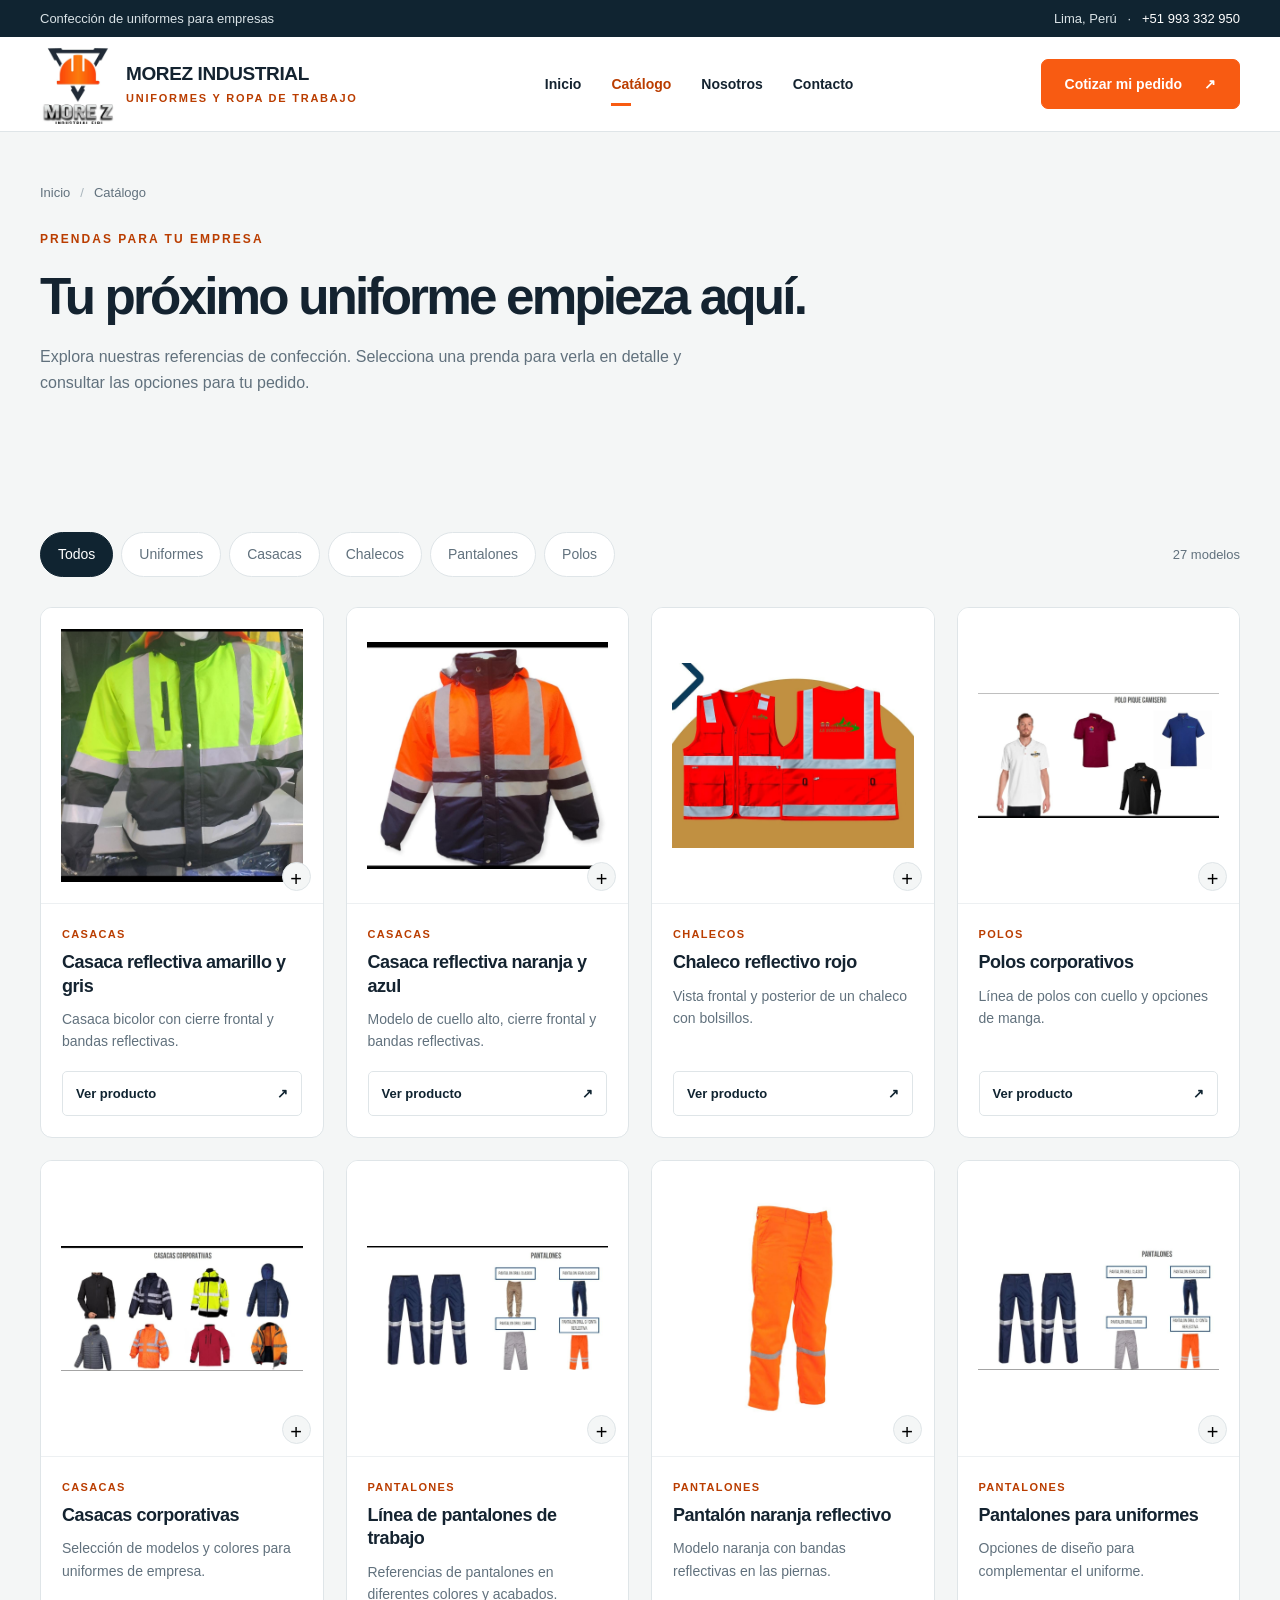
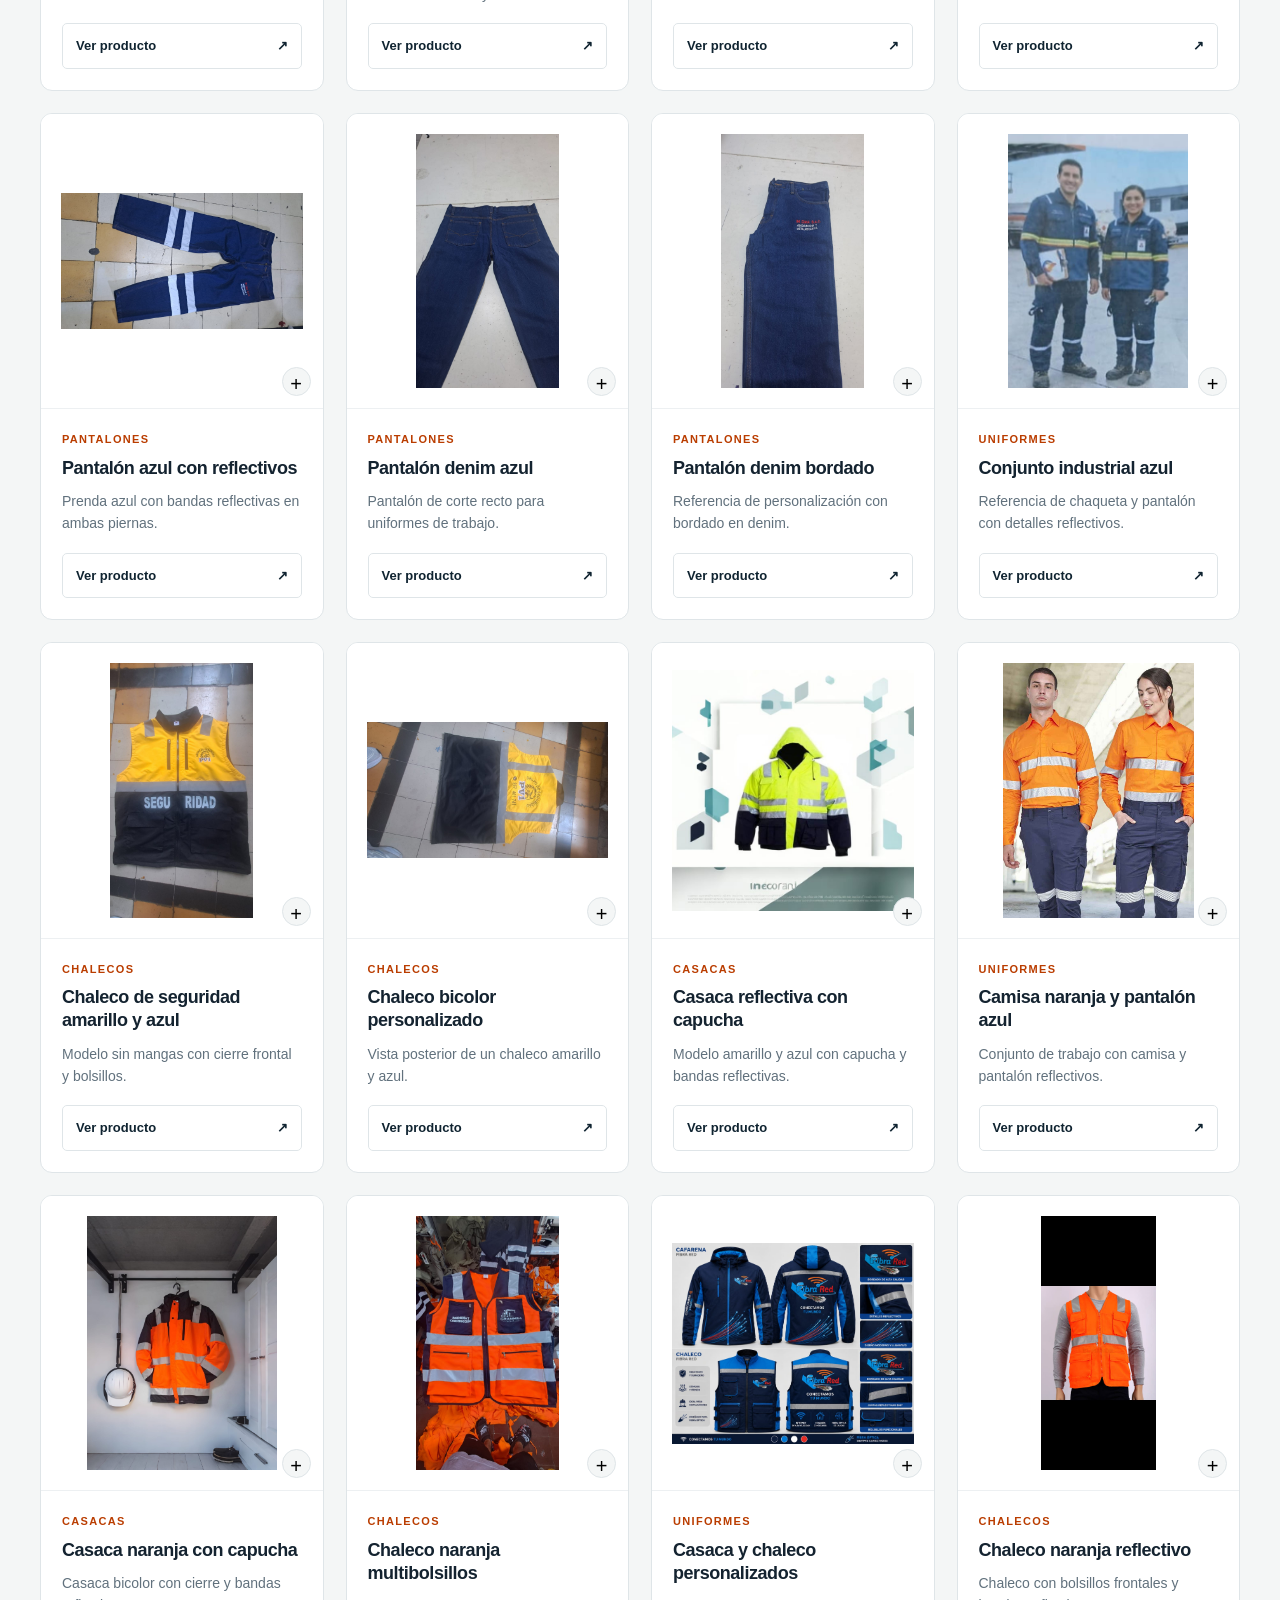
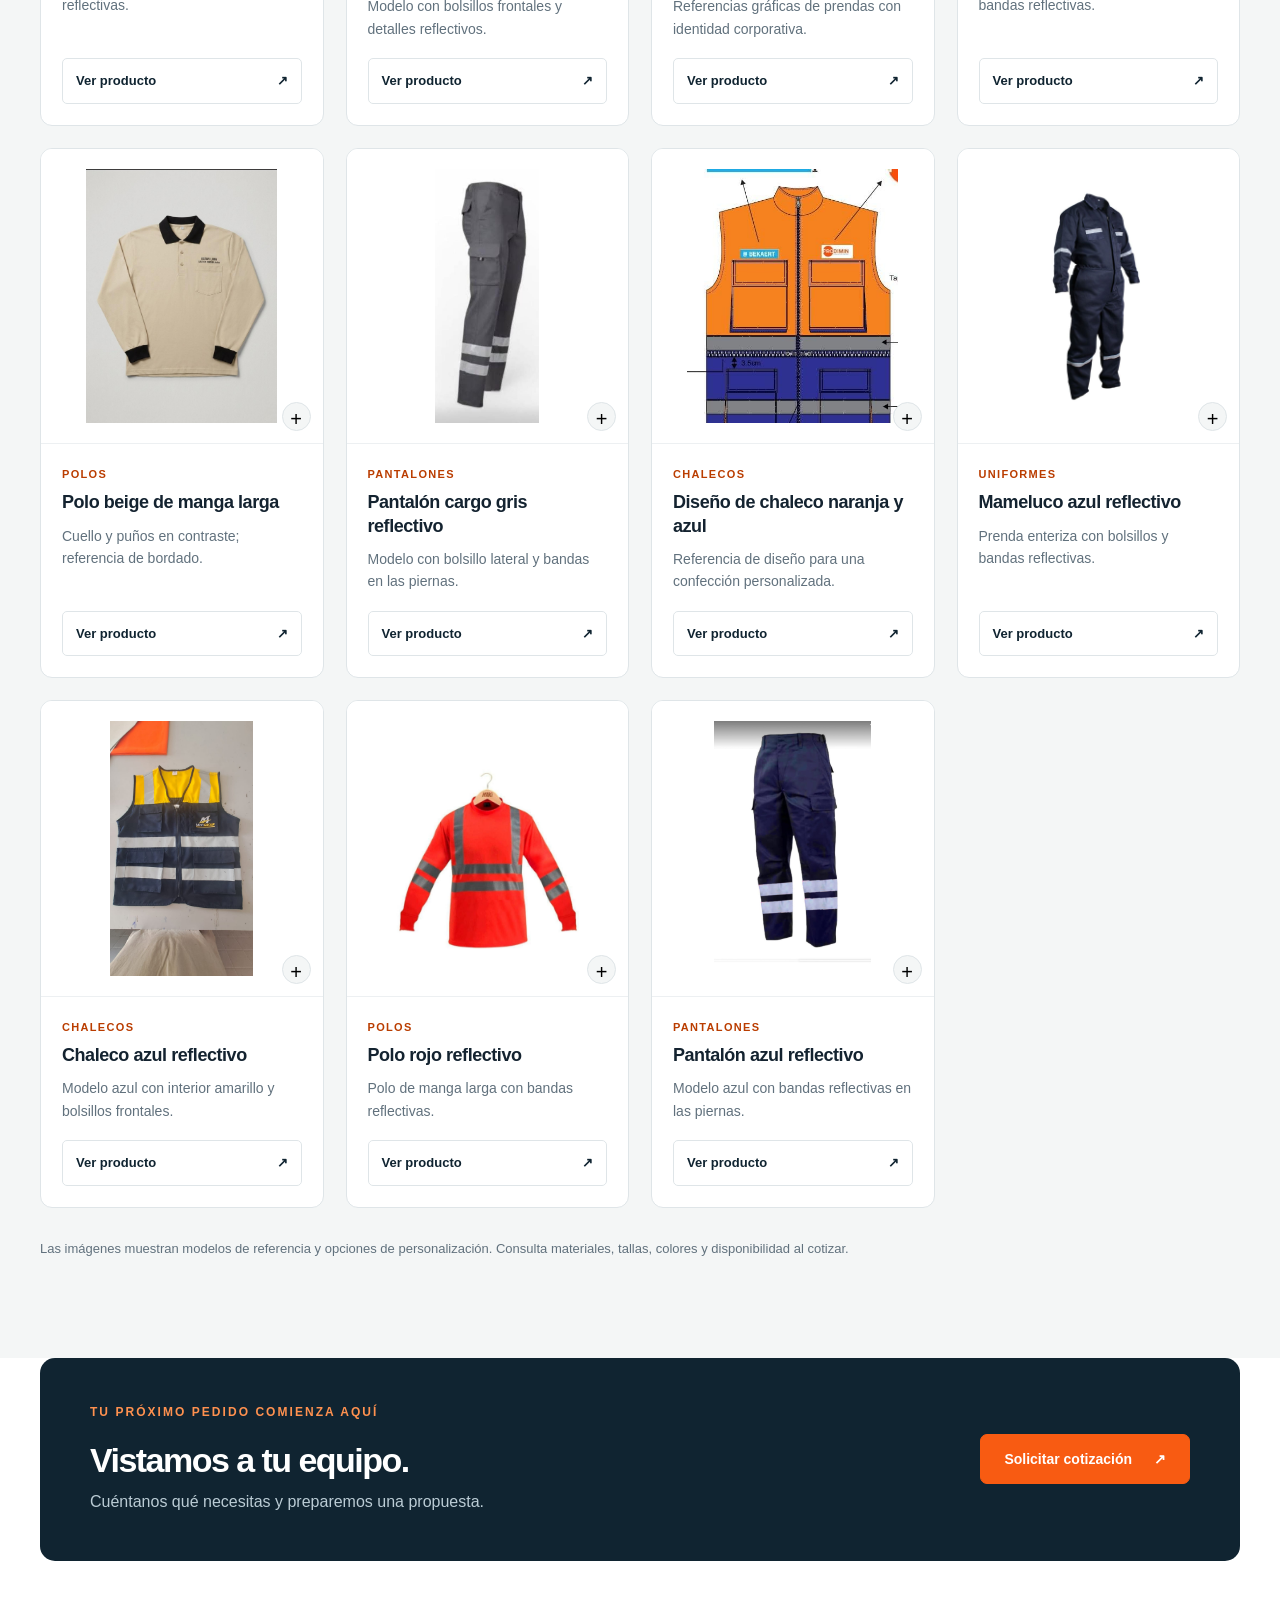
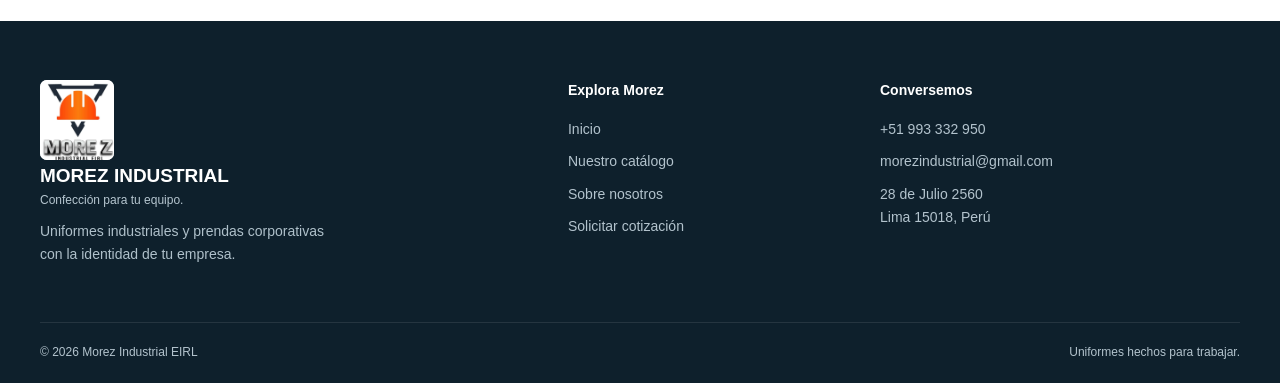
==== catalogo.html @ 3bf782b5 "Build Morez Industrial website catalog" ====
<!doctype html>
<html lang="es">
<head>
<meta charset="utf-8">
<meta name="viewport" content="width=device-width, initial-scale=1">
<meta name="theme-color" content="#102431">
<title>Catálogo | Morez Industrial EIRL</title>
<meta name="description" content="Explora los modelos de uniformes, casacas, chalecos, pantalones y polos de Morez Industrial.">
<link rel="icon" href="public/logo-morez.png">
<link rel="stylesheet" href="site.css?v=20260928-2">

<script src="site.js?v=20260928-2" defer></script>
</head>
<body>
<a class="skip" href="#contenido">Saltar al contenido</a>
<div class="topbar"><div class="container"><span>Confección de uniformes para empresas</span><span class="top-location">Lima, Perú &nbsp; · &nbsp; <a href="tel:+51993332950">+51 993 332 950</a></span></div></div>
<header class="site-header"><div class="container header-inner">
<a class="brand" href="index.html"><span class="logo-window"><img src="public/logo-morez.png" width="1080" height="1095" alt="Morez Industrial EIRL"></span><span class="brand-name">MOREZ INDUSTRIAL<small>Uniformes y ropa de trabajo</small></span></a>
<nav class="nav-links" id="navegacion" aria-label="Navegación principal"><a href="index.html">Inicio</a><a href="catalogo.html" aria-current="page">Catálogo</a><a href="nosotros.html">Nosotros</a><a href="contacto.html">Contacto</a></nav>
<a class="btn header-cta" href="contacto.html">Cotizar mi pedido <span aria-hidden="true">↗</span></a>
<button class="menu" type="button" aria-label="Abrir menú" aria-controls="navegacion" aria-expanded="false">☰</button>
</div></header>
<main id="contenido">

<section class="page-intro"><div class="container"><div class="breadcrumb"><a href="index.html">Inicio</a><span>/</span>Catálogo</div><span class="eyebrow">Prendas para tu empresa</span><h1>Tu próximo uniforme empieza aquí.</h1><p>Explora nuestras referencias de confección. Selecciona una prenda para verla en detalle y consultar las opciones para tu pedido.</p></div></section>
<section class="section soft"><div class="container"><div class="catalog-tools"><div class="filter-list" role="group" aria-label="Filtrar por tipo de prenda"><button type="button" class="filter" data-filter="todos" aria-pressed="true">Todos</button><button type="button" class="filter" data-filter="uniformes" aria-pressed="false">Uniformes</button><button type="button" class="filter" data-filter="casacas" aria-pressed="false">Casacas</button><button type="button" class="filter" data-filter="chalecos" aria-pressed="false">Chalecos</button><button type="button" class="filter" data-filter="pantalones" aria-pressed="false">Pantalones</button><button type="button" class="filter" data-filter="polos" aria-pressed="false">Polos</button></div><span class="result-count" aria-live="polite" id="result-count">27 modelos</span></div><div class="product-grid" id="catalog-grid"><article class="product-card" data-category="casacas"><button class="product-photo" type="button" data-product="1" aria-label="Ver Casaca reflectiva amarillo y gris"><img src="public/catalog/product-01.jpeg" alt="Casaca reflectiva amarillo y gris" loading="lazy" width="600" height="630"><span class="product-zoom" aria-hidden="true">+</span></button><div class="product-info"><span class="product-type">Casacas</span><h3>Casaca reflectiva amarillo y gris</h3><p>Casaca bicolor con cierre frontal y bandas reflectivas.</p><button class="product-button" type="button" data-product="1">Ver producto <span aria-hidden="true">↗</span></button></div></article>
<article class="product-card" data-category="casacas"><button class="product-photo" type="button" data-product="2" aria-label="Ver Casaca reflectiva naranja y azul"><img src="public/catalog/product-02.jpeg" alt="Casaca reflectiva naranja y azul" loading="lazy" width="600" height="630"><span class="product-zoom" aria-hidden="true">+</span></button><div class="product-info"><span class="product-type">Casacas</span><h3>Casaca reflectiva naranja y azul</h3><p>Modelo de cuello alto, cierre frontal y bandas reflectivas.</p><button class="product-button" type="button" data-product="2">Ver producto <span aria-hidden="true">↗</span></button></div></article>
<article class="product-card" data-category="chalecos"><button class="product-photo" type="button" data-product="3" aria-label="Ver Chaleco reflectivo rojo"><img src="public/catalog/product-03.jpeg" alt="Chaleco reflectivo rojo" loading="lazy" width="600" height="630"><span class="product-zoom" aria-hidden="true">+</span></button><div class="product-info"><span class="product-type">Chalecos</span><h3>Chaleco reflectivo rojo</h3><p>Vista frontal y posterior de un chaleco con bolsillos.</p><button class="product-button" type="button" data-product="3">Ver producto <span aria-hidden="true">↗</span></button></div></article>
<article class="product-card" data-category="polos"><button class="product-photo" type="button" data-product="4" aria-label="Ver Polos corporativos"><img src="public/catalog/product-04.jpeg" alt="Polos corporativos" loading="lazy" width="600" height="630"><span class="product-zoom" aria-hidden="true">+</span></button><div class="product-info"><span class="product-type">Polos</span><h3>Polos corporativos</h3><p>Línea de polos con cuello y opciones de manga.</p><button class="product-button" type="button" data-product="4">Ver producto <span aria-hidden="true">↗</span></button></div></article>
<article class="product-card" data-category="casacas"><button class="product-photo" type="button" data-product="5" aria-label="Ver Casacas corporativas"><img src="public/catalog/product-05.jpeg" alt="Casacas corporativas" loading="lazy" width="600" height="630"><span class="product-zoom" aria-hidden="true">+</span></button><div class="product-info"><span class="product-type">Casacas</span><h3>Casacas corporativas</h3><p>Selección de modelos y colores para uniformes de empresa.</p><button class="product-button" type="button" data-product="5">Ver producto <span aria-hidden="true">↗</span></button></div></article>
<article class="product-card" data-category="pantalones"><button class="product-photo" type="button" data-product="6" aria-label="Ver Línea de pantalones de trabajo"><img src="public/catalog/product-06.jpeg" alt="Línea de pantalones de trabajo" loading="lazy" width="600" height="630"><span class="product-zoom" aria-hidden="true">+</span></button><div class="product-info"><span class="product-type">Pantalones</span><h3>Línea de pantalones de trabajo</h3><p>Referencias de pantalones en diferentes colores y acabados.</p><button class="product-button" type="button" data-product="6">Ver producto <span aria-hidden="true">↗</span></button></div></article>
<article class="product-card" data-category="pantalones"><button class="product-photo" type="button" data-product="7" aria-label="Ver Pantalón naranja reflectivo"><img src="public/catalog/product-07.jpeg" alt="Pantalón naranja reflectivo" loading="lazy" width="600" height="630"><span class="product-zoom" aria-hidden="true">+</span></button><div class="product-info"><span class="product-type">Pantalones</span><h3>Pantalón naranja reflectivo</h3><p>Modelo naranja con bandas reflectivas en las piernas.</p><button class="product-button" type="button" data-product="7">Ver producto <span aria-hidden="true">↗</span></button></div></article>
<article class="product-card" data-category="pantalones"><button class="product-photo" type="button" data-product="8" aria-label="Ver Pantalones para uniformes"><img src="public/catalog/product-08.jpeg" alt="Pantalones para uniformes" loading="lazy" width="600" height="630"><span class="product-zoom" aria-hidden="true">+</span></button><div class="product-info"><span class="product-type">Pantalones</span><h3>Pantalones para uniformes</h3><p>Opciones de diseño para complementar el uniforme.</p><button class="product-button" type="button" data-product="8">Ver producto <span aria-hidden="true">↗</span></button></div></article>
<article class="product-card" data-category="pantalones"><button class="product-photo" type="button" data-product="9" aria-label="Ver Pantalón azul con reflectivos"><img src="public/catalog/product-09.jpeg" alt="Pantalón azul con reflectivos" loading="lazy" width="600" height="630"><span class="product-zoom" aria-hidden="true">+</span></button><div class="product-info"><span class="product-type">Pantalones</span><h3>Pantalón azul con reflectivos</h3><p>Prenda azul con bandas reflectivas en ambas piernas.</p><button class="product-button" type="button" data-product="9">Ver producto <span aria-hidden="true">↗</span></button></div></article>
<article class="product-card" data-category="pantalones"><button class="product-photo" type="button" data-product="10" aria-label="Ver Pantalón denim azul"><img src="public/catalog/product-10.jpeg" alt="Pantalón denim azul" loading="lazy" width="600" height="630"><span class="product-zoom" aria-hidden="true">+</span></button><div class="product-info"><span class="product-type">Pantalones</span><h3>Pantalón denim azul</h3><p>Pantalón de corte recto para uniformes de trabajo.</p><button class="product-button" type="button" data-product="10">Ver producto <span aria-hidden="true">↗</span></button></div></article>
<article class="product-card" data-category="pantalones"><button class="product-photo" type="button" data-product="11" aria-label="Ver Pantalón denim bordado"><img src="public/catalog/product-11.jpeg" alt="Pantalón denim bordado" loading="lazy" width="600" height="630"><span class="product-zoom" aria-hidden="true">+</span></button><div class="product-info"><span class="product-type">Pantalones</span><h3>Pantalón denim bordado</h3><p>Referencia de personalización con bordado en denim.</p><button class="product-button" type="button" data-product="11">Ver producto <span aria-hidden="true">↗</span></button></div></article>
<article class="product-card" data-category="uniformes"><button class="product-photo" type="button" data-product="12" aria-label="Ver Conjunto industrial azul"><img src="public/catalog/product-12.jpeg" alt="Conjunto industrial azul" loading="lazy" width="600" height="630"><span class="product-zoom" aria-hidden="true">+</span></button><div class="product-info"><span class="product-type">Uniformes</span><h3>Conjunto industrial azul</h3><p>Referencia de chaqueta y pantalón con detalles reflectivos.</p><button class="product-button" type="button" data-product="12">Ver producto <span aria-hidden="true">↗</span></button></div></article>
<article class="product-card" data-category="chalecos"><button class="product-photo" type="button" data-product="13" aria-label="Ver Chaleco de seguridad amarillo y azul"><img src="public/catalog/product-13.jpeg" alt="Chaleco de seguridad amarillo y azul" loading="lazy" width="600" height="630"><span class="product-zoom" aria-hidden="true">+</span></button><div class="product-info"><span class="product-type">Chalecos</span><h3>Chaleco de seguridad amarillo y azul</h3><p>Modelo sin mangas con cierre frontal y bolsillos.</p><button class="product-button" type="button" data-product="13">Ver producto <span aria-hidden="true">↗</span></button></div></article>
<article class="product-card" data-category="chalecos"><button class="product-photo" type="button" data-product="14" aria-label="Ver Chaleco bicolor personalizado"><img src="public/catalog/product-14.jpeg" alt="Chaleco bicolor personalizado" loading="lazy" width="600" height="630"><span class="product-zoom" aria-hidden="true">+</span></button><div class="product-info"><span class="product-type">Chalecos</span><h3>Chaleco bicolor personalizado</h3><p>Vista posterior de un chaleco amarillo y azul.</p><button class="product-button" type="button" data-product="14">Ver producto <span aria-hidden="true">↗</span></button></div></article>
<article class="product-card" data-category="casacas"><button class="product-photo" type="button" data-product="15" aria-label="Ver Casaca reflectiva con capucha"><img src="public/catalog/product-15.jpeg" alt="Casaca reflectiva con capucha" loading="lazy" width="600" height="630"><span class="product-zoom" aria-hidden="true">+</span></button><div class="product-info"><span class="product-type">Casacas</span><h3>Casaca reflectiva con capucha</h3><p>Modelo amarillo y azul con capucha y bandas reflectivas.</p><button class="product-button" type="button" data-product="15">Ver producto <span aria-hidden="true">↗</span></button></div></article>
<article class="product-card" data-category="uniformes"><button class="product-photo" type="button" data-product="16" aria-label="Ver Camisa naranja y pantalón azul"><img src="public/catalog/product-16.jpeg" alt="Camisa naranja y pantalón azul" loading="lazy" width="600" height="630"><span class="product-zoom" aria-hidden="true">+</span></button><div class="product-info"><span class="product-type">Uniformes</span><h3>Camisa naranja y pantalón azul</h3><p>Conjunto de trabajo con camisa y pantalón reflectivos.</p><button class="product-button" type="button" data-product="16">Ver producto <span aria-hidden="true">↗</span></button></div></article>
<article class="product-card" data-category="casacas"><button class="product-photo" type="button" data-product="17" aria-label="Ver Casaca naranja con capucha"><img src="public/catalog/product-17.jpeg" alt="Casaca naranja con capucha" loading="lazy" width="600" height="630"><span class="product-zoom" aria-hidden="true">+</span></button><div class="product-info"><span class="product-type">Casacas</span><h3>Casaca naranja con capucha</h3><p>Casaca bicolor con cierre y bandas reflectivas.</p><button class="product-button" type="button" data-product="17">Ver producto <span aria-hidden="true">↗</span></button></div></article>
<article class="product-card" data-category="chalecos"><button class="product-photo" type="button" data-product="18" aria-label="Ver Chaleco naranja multibolsillos"><img src="public/catalog/product-18.jpeg" alt="Chaleco naranja multibolsillos" loading="lazy" width="600" height="630"><span class="product-zoom" aria-hidden="true">+</span></button><div class="product-info"><span class="product-type">Chalecos</span><h3>Chaleco naranja multibolsillos</h3><p>Modelo con bolsillos frontales y detalles reflectivos.</p><button class="product-button" type="button" data-product="18">Ver producto <span aria-hidden="true">↗</span></button></div></article>
<article class="product-card" data-category="uniformes"><button class="product-photo" type="button" data-product="19" aria-label="Ver Casaca y chaleco personalizados"><img src="public/catalog/product-19.jpeg" alt="Casaca y chaleco personalizados" loading="lazy" width="600" height="630"><span class="product-zoom" aria-hidden="true">+</span></button><div class="product-info"><span class="product-type">Uniformes</span><h3>Casaca y chaleco personalizados</h3><p>Referencias gráficas de prendas con identidad corporativa.</p><button class="product-button" type="button" data-product="19">Ver producto <span aria-hidden="true">↗</span></button></div></article>
<article class="product-card" data-category="chalecos"><button class="product-photo" type="button" data-product="20" aria-label="Ver Chaleco naranja reflectivo"><img src="public/catalog/product-20.jpeg" alt="Chaleco naranja reflectivo" loading="lazy" width="600" height="630"><span class="product-zoom" aria-hidden="true">+</span></button><div class="product-info"><span class="product-type">Chalecos</span><h3>Chaleco naranja reflectivo</h3><p>Chaleco con bolsillos frontales y bandas reflectivas.</p><button class="product-button" type="button" data-product="20">Ver producto <span aria-hidden="true">↗</span></button></div></article>
<article class="product-card" data-category="polos"><button class="product-photo" type="button" data-product="21" aria-label="Ver Polo beige de manga larga"><img src="public/catalog/product-21.jpeg" alt="Polo beige de manga larga" loading="lazy" width="600" height="630"><span class="product-zoom" aria-hidden="true">+</span></button><div class="product-info"><span class="product-type">Polos</span><h3>Polo beige de manga larga</h3><p>Cuello y puños en contraste; referencia de bordado.</p><button class="product-button" type="button" data-product="21">Ver producto <span aria-hidden="true">↗</span></button></div></article>
<article class="product-card" data-category="pantalones"><button class="product-photo" type="button" data-product="22" aria-label="Ver Pantalón cargo gris reflectivo"><img src="public/catalog/product-22.jpeg" alt="Pantalón cargo gris reflectivo" loading="lazy" width="600" height="630"><span class="product-zoom" aria-hidden="true">+</span></button><div class="product-info"><span class="product-type">Pantalones</span><h3>Pantalón cargo gris reflectivo</h3><p>Modelo con bolsillo lateral y bandas en las piernas.</p><button class="product-button" type="button" data-product="22">Ver producto <span aria-hidden="true">↗</span></button></div></article>
<article class="product-card" data-category="chalecos"><button class="product-photo" type="button" data-product="23" aria-label="Ver Diseño de chaleco naranja y azul"><img src="public/catalog/product-23.jpeg" alt="Diseño de chaleco naranja y azul" loading="lazy" width="600" height="630"><span class="product-zoom" aria-hidden="true">+</span></button><div class="product-info"><span class="product-type">Chalecos</span><h3>Diseño de chaleco naranja y azul</h3><p>Referencia de diseño para una confección personalizada.</p><button class="product-button" type="button" data-product="23">Ver producto <span aria-hidden="true">↗</span></button></div></article>
<article class="product-card" data-category="uniformes"><button class="product-photo" type="button" data-product="24" aria-label="Ver Mameluco azul reflectivo"><img src="public/catalog/product-24.jpeg" alt="Mameluco azul reflectivo" loading="lazy" width="600" height="630"><span class="product-zoom" aria-hidden="true">+</span></button><div class="product-info"><span class="product-type">Uniformes</span><h3>Mameluco azul reflectivo</h3><p>Prenda enteriza con bolsillos y bandas reflectivas.</p><button class="product-button" type="button" data-product="24">Ver producto <span aria-hidden="true">↗</span></button></div></article>
<article class="product-card" data-category="chalecos"><button class="product-photo" type="button" data-product="25" aria-label="Ver Chaleco azul reflectivo"><img src="public/catalog/product-25.jpeg" alt="Chaleco azul reflectivo" loading="lazy" width="600" height="630"><span class="product-zoom" aria-hidden="true">+</span></button><div class="product-info"><span class="product-type">Chalecos</span><h3>Chaleco azul reflectivo</h3><p>Modelo azul con interior amarillo y bolsillos frontales.</p><button class="product-button" type="button" data-product="25">Ver producto <span aria-hidden="true">↗</span></button></div></article>
<article class="product-card" data-category="polos"><button class="product-photo" type="button" data-product="26" aria-label="Ver Polo rojo reflectivo"><img src="public/catalog/product-26.jpeg" alt="Polo rojo reflectivo" loading="lazy" width="600" height="630"><span class="product-zoom" aria-hidden="true">+</span></button><div class="product-info"><span class="product-type">Polos</span><h3>Polo rojo reflectivo</h3><p>Polo de manga larga con bandas reflectivas.</p><button class="product-button" type="button" data-product="26">Ver producto <span aria-hidden="true">↗</span></button></div></article>
<article class="product-card" data-category="pantalones"><button class="product-photo" type="button" data-product="27" aria-label="Ver Pantalón azul reflectivo"><img src="public/catalog/product-27.jpeg" alt="Pantalón azul reflectivo" loading="lazy" width="600" height="630"><span class="product-zoom" aria-hidden="true">+</span></button><div class="product-info"><span class="product-type">Pantalones</span><h3>Pantalón azul reflectivo</h3><p>Modelo azul con bandas reflectivas en las piernas.</p><button class="product-button" type="button" data-product="27">Ver producto <span aria-hidden="true">↗</span></button></div></article></div><p class="catalog-note">Las imágenes muestran modelos de referencia y opciones de personalización. Consulta materiales, tallas, colores y disponibilidad al cotizar.</p></div></section><section class="container"><div class="cta-panel"><div><span class="eyebrow">Tu próximo pedido comienza aquí</span><h2>Vistamos a tu equipo.</h2><p>Cuéntanos qué necesitas y preparemos una propuesta.</p></div><a class="btn" href="contacto.html">Solicitar cotización <span aria-hidden="true">↗</span></a></div></section>
</main>
<footer class="site-footer"><div class="container footer-grid">
<div><a class="footer-brand" href="index.html"><span class="logo-window"><img src="public/logo-morez.png" width="1080" height="1095" alt="Morez Industrial EIRL"></span><span><strong>MOREZ INDUSTRIAL</strong><small>Confección para tu equipo.</small></span></a><p>Uniformes industriales y prendas corporativas con la identidad de tu empresa.</p></div>
<div><h3>Explora Morez</h3><a href="index.html">Inicio</a><a href="catalogo.html">Nuestro catálogo</a><a href="nosotros.html">Sobre nosotros</a><a href="contacto.html">Solicitar cotización</a></div>
<div><h3>Conversemos</h3><a href="tel:+51993332950">+51 993 332 950</a><a href="mailto:morezindustrial@gmail.com">morezindustrial@gmail.com</a><a href="contacto.html#ubicacion">28 de Julio 2560<br>Lima 15018, Perú</a></div>
</div><div class="container footer-bottom"><span>© 2026 Morez Industrial EIRL</span><span>Uniformes hechos para trabajar.</span></div></footer>
<dialog class="modal" id="producto-modal" aria-labelledby="modal-title"><button class="modal-close" type="button" aria-label="Cerrar detalle">×</button><div class="modal-layout"><div class="modal-image"><img id="modal-img" alt=""></div><div class="modal-copy"><span class="eyebrow" id="modal-category"></span><h2 id="modal-title"></h2><p id="modal-description"></p><p>Consulta tallas, colores, cantidades y opciones de personalización para este modelo.</p><a class="btn" id="modal-quote" href="contacto.html">Cotizar este modelo <span aria-hidden="true">↗</span></a></div></div></dialog>
</body>
</html>
---- site.css ----
/* Morez Industrial — shared design system */
:root{--ink:#142330;--muted:#61717d;--orange:#f85b12;--orange-dark:#ba3d00;--navy:#102431;--paper:#f4f6f6;--line:#dfe5e8;--radius:16px}
*{box-sizing:border-box}html{scroll-behavior:smooth;scroll-padding-top:110px}body{margin:0;font:16px/1.65 "Segoe UI",Arial,sans-serif;color:var(--ink);background:#fff}a{color:inherit;text-decoration:none}button,input,textarea{font:inherit}button,a{ -webkit-tap-highlight-color:transparent}button{cursor:pointer}img{display:block;max-width:100%}h1,h2,h3,p{margin-top:0}h1,h2,h3{line-height:1.13;letter-spacing:-.04em}p{color:var(--muted)}:focus-visible{outline:3px solid #ea702e;outline-offset:5px}[hidden]{display:none!important}.container{width:min(1280px,calc(100% - 80px));margin-inline:auto}.skip{position:fixed;top:-100px;left:16px;background:white;padding:12px;z-index:100}.skip:focus{top:10px}.topbar{background:var(--navy);color:#d9e2e6;font-size:13px}.topbar .container{display:flex;justify-content:space-between;padding-block:8px}.topbar a{color:white}.site-header{position:sticky;top:0;z-index:30;background:#fffffffa;border-bottom:1px solid var(--line);backdrop-filter:blur(12px)}.header-inner{display:flex;align-items:center;justify-content:space-between;gap:28px;min-height:94px}.brand{display:flex;align-items:center;gap:12px;flex-shrink:0}.logo-window{position:relative;width:74px;height:80px;overflow:hidden;background:white;display:block}.logo-window img{position:absolute;width:120px;max-width:none;left:-23px;top:-20px}.brand-name{font-size:19px;font-weight:850;line-height:1.2;letter-spacing:-.02em}.brand-name small{display:block;margin-top:6px;font-size:11px;letter-spacing:.16em;text-transform:uppercase;font-weight:700;color:var(--orange-dark)}.nav-links{display:flex;align-items:center;gap:30px}.nav-links>a{font-size:14px;font-weight:650;padding:10px 0;position:relative}.nav-links>a[aria-current=page]{color:var(--orange-dark)}.nav-links>a[aria-current=page]:after{content:"";position:absolute;bottom:0;left:0;width:20px;height:3px;background:var(--orange)}.btn{display:inline-flex;align-items:center;justify-content:center;gap:22px;background:var(--orange);border:1px solid var(--orange);border-radius:7px;color:#fff;font-weight:700;font-size:14px;min-height:50px;padding:12px 23px;transition:background .18s,transform .18s}.btn:hover{background:#d74602;border-color:#d74602;transform:translateY(-2px)}.btn.light{background:white;color:var(--ink);border-color:var(--line)}.btn.dark{background:var(--navy);border-color:var(--navy)}.text-link{display:inline-flex;gap:20px;align-items:center;font-weight:700;font-size:14px;color:var(--orange-dark);border-bottom:1px solid #ffbd9c;padding-bottom:5px}.menu{display:none;background:none;border:1px solid var(--line);border-radius:6px;width:44px;height:44px;font-size:24px}.hero-shell{padding:28px 0 0;background:var(--paper)}.hero{display:grid;grid-template-columns:46% 54%;background:var(--navy);border-radius:20px;overflow:hidden;min-height:595px}.hero-copy{padding:65px 44px;color:#fff;display:flex;flex-direction:column;justify-content:center;align-items:flex-start}.eyebrow{display:block;font-size:12px;font-weight:800;letter-spacing:.17em;text-transform:uppercase;color:var(--orange-dark);margin-bottom:18px}.hero .eyebrow,.dark-section .eyebrow,.cta-panel .eyebrow{color:#ff914f}.eyebrow.line{display:flex;align-items:center;gap:12px}.eyebrow.line:before{content:"";width:26px;height:2px;background:var(--orange)}h1{font-size:clamp(42px,4.65vw,66px);font-weight:750;margin-bottom:24px;letter-spacing:-.055em}.hero h1 em{font-style:normal;color:#ff8d49}.hero-copy>p{color:#bacbd5;max-width:410px;font-size:16px;line-height:1.75;margin-bottom:30px}.hero-actions{display:flex;gap:14px;flex-wrap:wrap;align-items:center}.hero-actions .plain-link{font-size:14px;color:white;border-bottom:1px solid #859aa5;padding:9px 0}.hero-footnote{font-size:12px!important;letter-spacing:.02em;color:#9badb8!important;margin:30px 0 0!important}.hero-photo{position:relative;min-height:540px}.hero-photo>img{position:absolute;inset:0;width:100%;height:100%;object-fit:cover;object-position:65% center}.photo-label{position:absolute;bottom:26px;left:26px;right:26px;background:#102431d9;color:white;border-left:3px solid var(--orange);padding:15px 20px;backdrop-filter:blur(6px)}.photo-label small{display:block;text-transform:uppercase;letter-spacing:.15em;font-size:11px;color:#c6d2da}.photo-label strong{font-weight:650;font-size:17px}.benefits{display:grid;grid-template-columns:repeat(3,1fr);gap:30px;padding:28px 0 30px}.benefit{display:flex;align-items:center;gap:16px}.benefit+.benefit{border-left:1px solid #d8e0e4;padding-left:30px}.benefit>span{font-size:25px;font-weight:300;color:#c14c16}.benefit strong{font-size:14px;display:block}.benefit small{color:var(--muted);font-size:13px}.section{padding-block:86px}.section.soft{background:var(--paper)}.section-head{display:flex;justify-content:space-between;gap:40px;align-items:flex-end;margin-bottom:34px}.section-head .eyebrow{margin-bottom:12px}h2{font-size:clamp(30px,3vw,44px);font-weight:750;letter-spacing:-.045em;margin-bottom:18px}.section-head h2{margin-bottom:0}.section-head p{max-width:390px;margin-bottom:0;font-size:15px}.category-grid{display:grid;grid-template-columns:repeat(3,1fr);gap:23px}.category{display:grid;grid-template-columns:1fr 46%;background:var(--paper);border:1px solid #edf0f2;border-radius:12px;overflow:hidden;min-height:214px;transition:transform .2s}.category:hover{transform:translateY(-4px)}.category-content{padding:26px 0 23px 24px;display:flex;flex-direction:column;align-items:flex-start}.category small{font-size:11px;letter-spacing:.12em;color:var(--muted);text-transform:uppercase}.category h3{font-size:23px;margin:13px 0}.category .arrow{margin-top:auto;color:var(--orange-dark);font-size:23px}.category img{width:100%;height:214px;object-fit:contain;mix-blend-mode:multiply;padding:15px 10px}.product-grid{display:grid;grid-template-columns:repeat(4,minmax(0,1fr));gap:22px}.product-card{background:#fff;border:1px solid var(--line);border-radius:12px;overflow:hidden;display:flex;flex-direction:column;transition:box-shadow .2s,transform .2s}.product-card:hover{box-shadow:0 14px 35px #10243112;transform:translateY(-4px)}.product-photo{border:0;border-bottom:1px solid #edf0f2;background:white;position:relative;padding:20px;aspect-ratio:1/1.05;display:block;width:100%;overflow:hidden}.product-photo img{width:100%;height:100%;object-fit:contain;transition:transform .3s}.product-photo:hover img{transform:scale(1.035)}.product-zoom{position:absolute;right:12px;bottom:12px;background:var(--paper);border:1px solid var(--line);width:29px;height:29px;border-radius:50%;display:grid;place-items:center;font-size:20px}.product-info{padding:21px;display:flex;flex-direction:column;flex:1;align-items:flex-start}.product-type{font-size:11px;text-transform:uppercase;letter-spacing:.12em;color:var(--orange-dark);font-weight:700;margin-bottom:8px}.product-info h3{font-size:18px;line-height:1.3;letter-spacing:-.025em;margin-bottom:10px}.product-info p{font-size:14px;line-height:1.6;margin-bottom:18px}.product-info .product-button{margin-top:auto;width:100%;border:1px solid var(--line);border-radius:5px;background:white;text-align:left;display:flex;justify-content:space-between;gap:12px;padding:11px 13px;color:var(--navy);font-size:13px;font-weight:700}.product-button:hover{background:var(--navy);color:white;border-color:var(--navy)}.craft-grid{display:grid;grid-template-columns:1fr 1fr;gap:72px;align-items:center}.craft-photo{position:relative}.craft-photo>img{width:100%;aspect-ratio:1.12;object-fit:cover;border-radius:16px}.image-caption{font-size:11px;color:#73828b;margin-top:8px}.craft-copy>p{font-size:16px;max-width:500px}.number-list{list-style:none;padding:0;margin:28px 0}.number-list li{display:flex;gap:18px;border-top:1px solid var(--line);padding:17px 0}.number-list span{font-size:13px;color:var(--orange-dark);font-weight:700}.number-list strong{display:block;font-size:16px}.number-list p{font-size:14px;margin:4px 0 0}.cta-panel{border-radius:15px;background:var(--navy);padding:45px 50px;color:white;display:flex;justify-content:space-between;align-items:center;gap:35px}.cta-panel h2{font-size:34px;margin-bottom:10px}.cta-panel p{color:#bbccd5;margin-bottom:0}.cta-panel .btn{flex-shrink:0}.site-footer{margin-top:60px;background:#0e202c;color:#b3c3cd;padding-top:50px;font-size:14px}.footer-grid{display:grid;grid-template-columns:1.3fr .7fr 1fr;gap:60px;padding-bottom:42px}.footer-brand{display:flex;gap:15px;align-items:center;margin-bottom:18px}.footer-brand .logo-window{border-radius:7px}.footer-brand strong{color:white;font-size:19px}.footer-brand small{display:block;font-size:12px;color:#b6c6d0}.footer-grid p{color:#afc0ca;max-width:290px;font-size:14px}.footer-grid h3{font-size:14px;letter-spacing:0;color:white;margin:12px 0 20px}.footer-grid a:not(.brand){display:block;margin:9px 0;overflow-wrap:anywhere}.footer-grid a:hover{color:white}.footer-bottom{padding-block:20px;border-top:1px solid #ffffff18;display:flex;justify-content:space-between;font-size:12px}.page-intro{background:var(--paper);padding:50px 0}.breadcrumb{font-size:13px;color:var(--muted);margin-bottom:26px}.breadcrumb span{color:#a9b5bc;margin:0 10px}.page-intro h1{font-size:clamp(36px,4vw,54px);max-width:830px;margin-bottom:18px}.page-intro p{max-width:690px;margin-bottom:0}.catalog-tools{display:flex;justify-content:space-between;align-items:center;gap:20px;margin-bottom:30px;flex-wrap:wrap}.filter-list{display:flex;gap:8px;flex-wrap:wrap}.filter{font-size:14px;padding:10px 17px;background:white;border:1px solid var(--line);border-radius:50px;color:var(--muted)}.filter[aria-pressed=true]{background:var(--navy);border-color:var(--navy);color:white}.result-count{font-size:13px;color:var(--muted)}.catalog-note{margin-top:30px;font-size:13px}.about-banner{width:100%;max-height:500px;object-fit:cover;border-radius:16px}.contact-layout{display:grid;grid-template-columns:.9fr 1.1fr;gap:70px;align-items:start}.contact-item{border-bottom:1px solid var(--line);padding:20px 0}.contact-item:first-of-type{padding-top:0}.contact-item small{display:block;color:var(--muted);font-size:12px;font-weight:650;letter-spacing:.12em;text-transform:uppercase;margin-bottom:6px}.contact-item a{overflow-wrap:anywhere;font-size:20px;font-weight:650;letter-spacing:-.025em}.contact-item p{margin-bottom:0;color:var(--ink)}.contact-item .text-link{font-size:14px;margin-top:12px}.contact-note{margin-top:22px;font-size:14px}.form-panel{padding:32px;background:var(--paper);border:1px solid var(--line);border-radius:14px}.form-panel h2{font-size:27px;margin-bottom:10px}.form-panel>p{font-size:14px;margin-bottom:24px}.form-row{display:grid;grid-template-columns:1fr 1fr;gap:18px}.field{display:grid;gap:7px;margin-bottom:18px}.field label{font-size:14px;font-weight:650}.field input,.field textarea{width:100%;min-width:0;border:1px solid #ced9df;background:#fff;border-radius:6px;padding:12px 14px;color:var(--ink);font-size:16px}.field textarea{min-height:145px;resize:vertical}.form-note{font-size:12px;color:var(--muted);margin:14px 0 0}.modal{border:0;border-radius:18px;width:min(850px,calc(100% - 32px));padding:0;max-height:90vh;overflow:auto;box-shadow:0 30px 90px #0005}.modal::backdrop{background:#071622bb;backdrop-filter:blur(4px)}.modal-layout{display:grid;grid-template-columns:1fr 1fr}.modal-image{padding:30px;background:white;display:flex;align-items:center}.modal-image img{width:100%;max-height:65vh;object-fit:contain}.modal-copy{padding:55px 30px 35px;background:var(--paper)}.modal-copy h2{font-size:30px}.modal-copy p{font-size:15px}.modal-close{position:absolute;right:12px;top:12px;width:36px;height:36px;border:1px solid var(--line);border-radius:50%;background:white;font-size:24px;line-height:1}.modal-copy .btn{margin-top:20px;width:100%}
@media(min-width:1500px){.hero{min-height:650px}.hero-copy{padding:70px 55px}}
@media(max-width:1100px){.container{width:calc(100% - 48px)}.brand-name{font-size:17px}.nav-links{gap:20px}.header-cta{display:none}.hero-copy{padding:40px 30px}.hero{grid-template-columns:48% 52%;min-height:550px}.hero h1{font-size:49px}.hero-photo{min-height:550px}.category-grid{gap:16px}.category h3{font-size:20px}.craft-grid{gap:40px}.product-grid{gap:16px}.product-info{padding:17px}.product-info h3{font-size:17px}}
@media(max-width:760px){.container{width:calc(100% - 36px)}.topbar .container{justify-content:center}.topbar .top-location{display:none}.header-inner{min-height:80px}.logo-window{width:60px;height:64px}.logo-window img{width:100px;left:-20px;top:-17px}.brand-name{font-size:16px}.brand-name small{font-size:9px;letter-spacing:.08em}.brand{gap:9px}.menu{display:block}.nav-links{display:none;position:absolute;top:100%;left:0;right:0;padding:18px;background:white;border-bottom:1px solid var(--line);flex-direction:column;align-items:stretch;gap:5px}.nav-links.open{display:flex}.nav-links>a{padding:10px 12px}.nav-links>a[aria-current=page]:after{display:none}.hero-shell{padding-top:16px}.hero{grid-template-columns:1fr;border-radius:13px}.hero-copy{padding:35px 27px}.hero h1{font-size:clamp(39px,8vw,52px);max-width:540px}.hero-copy>p{font-size:15px}.hero-footnote{margin-top:20px!important}.hero-photo{min-height:0;height:350px}.hero-photo>img{object-position:center 38%}.photo-label{bottom:16px;left:16px;right:16px;padding:11px 15px}.photo-label strong{font-size:15px}.benefits{gap:12px;padding-block:22px}.benefit{display:block}.benefit+.benefit{padding-left:14px}.benefit>span{font-size:18px}.benefit strong{font-size:12px}.benefit small{font-size:11px;line-height:1.5;display:block}.section{padding-block:55px}.section-head{align-items:flex-start;flex-direction:column;gap:18px}.section-head p{font-size:15px}.category-grid{grid-template-columns:1fr}.category{min-height:170px;grid-template-columns:1fr 45%}.category img{height:170px}.category h3{font-size:24px}.category-content{padding:22px}.product-grid{grid-template-columns:repeat(2,minmax(0,1fr));gap:13px}.product-photo{padding:12px}.product-info{padding:14px}.product-info h3{font-size:16px}.product-info p{font-size:13px}.product-type{font-size:10px}.product-info .product-button{font-size:12px;padding:10px}.craft-grid,.contact-layout{grid-template-columns:1fr;gap:35px}.craft-photo>img{aspect-ratio:1.25}.cta-panel{padding:30px;display:block}.cta-panel h2{font-size:30px}.cta-panel .btn{margin-top:23px}.footer-grid{grid-template-columns:1fr 1fr;gap:30px}.footer-grid>div:first-child{grid-column:1/-1}.site-footer{margin-top:35px}.footer-bottom{display:block}.footer-bottom span{display:block;margin-top:6px}.page-intro{padding-block:33px}.page-intro h1{font-size:38px}.catalog-tools{gap:15px}.filter-list{gap:7px}.filter{padding:8px 13px;font-size:13px}.contact-item a{font-size:18px}.modal-layout{grid-template-columns:1fr}.modal-image{padding:24px}.modal-image img{max-height:40vh}.modal-copy{padding:25px}.form-panel{padding:24px}.form-row{grid-template-columns:1fr;gap:0}}
.logo-window img{height:auto}
@media(max-width:380px){.header-inner{gap:10px}.brand-name{font-size:14px}.brand-name small{font-size:8px}.brand .logo-window{width:48px;height:55px}.brand .logo-window img{width:85px;left:-17px;top:-14px}.hero-copy{padding:30px 22px}.hero h1{font-size:37px}.hero-actions{gap:18px}.product-grid{grid-template-columns:1fr}.product-photo{aspect-ratio:1.15}.footer-grid{grid-template-columns:1fr}.footer-grid>div:first-child{grid-column:auto}}
@media(prefers-reduced-motion:reduce){html{scroll-behavior:auto}*,*:before,*:after{transition:none!important}}
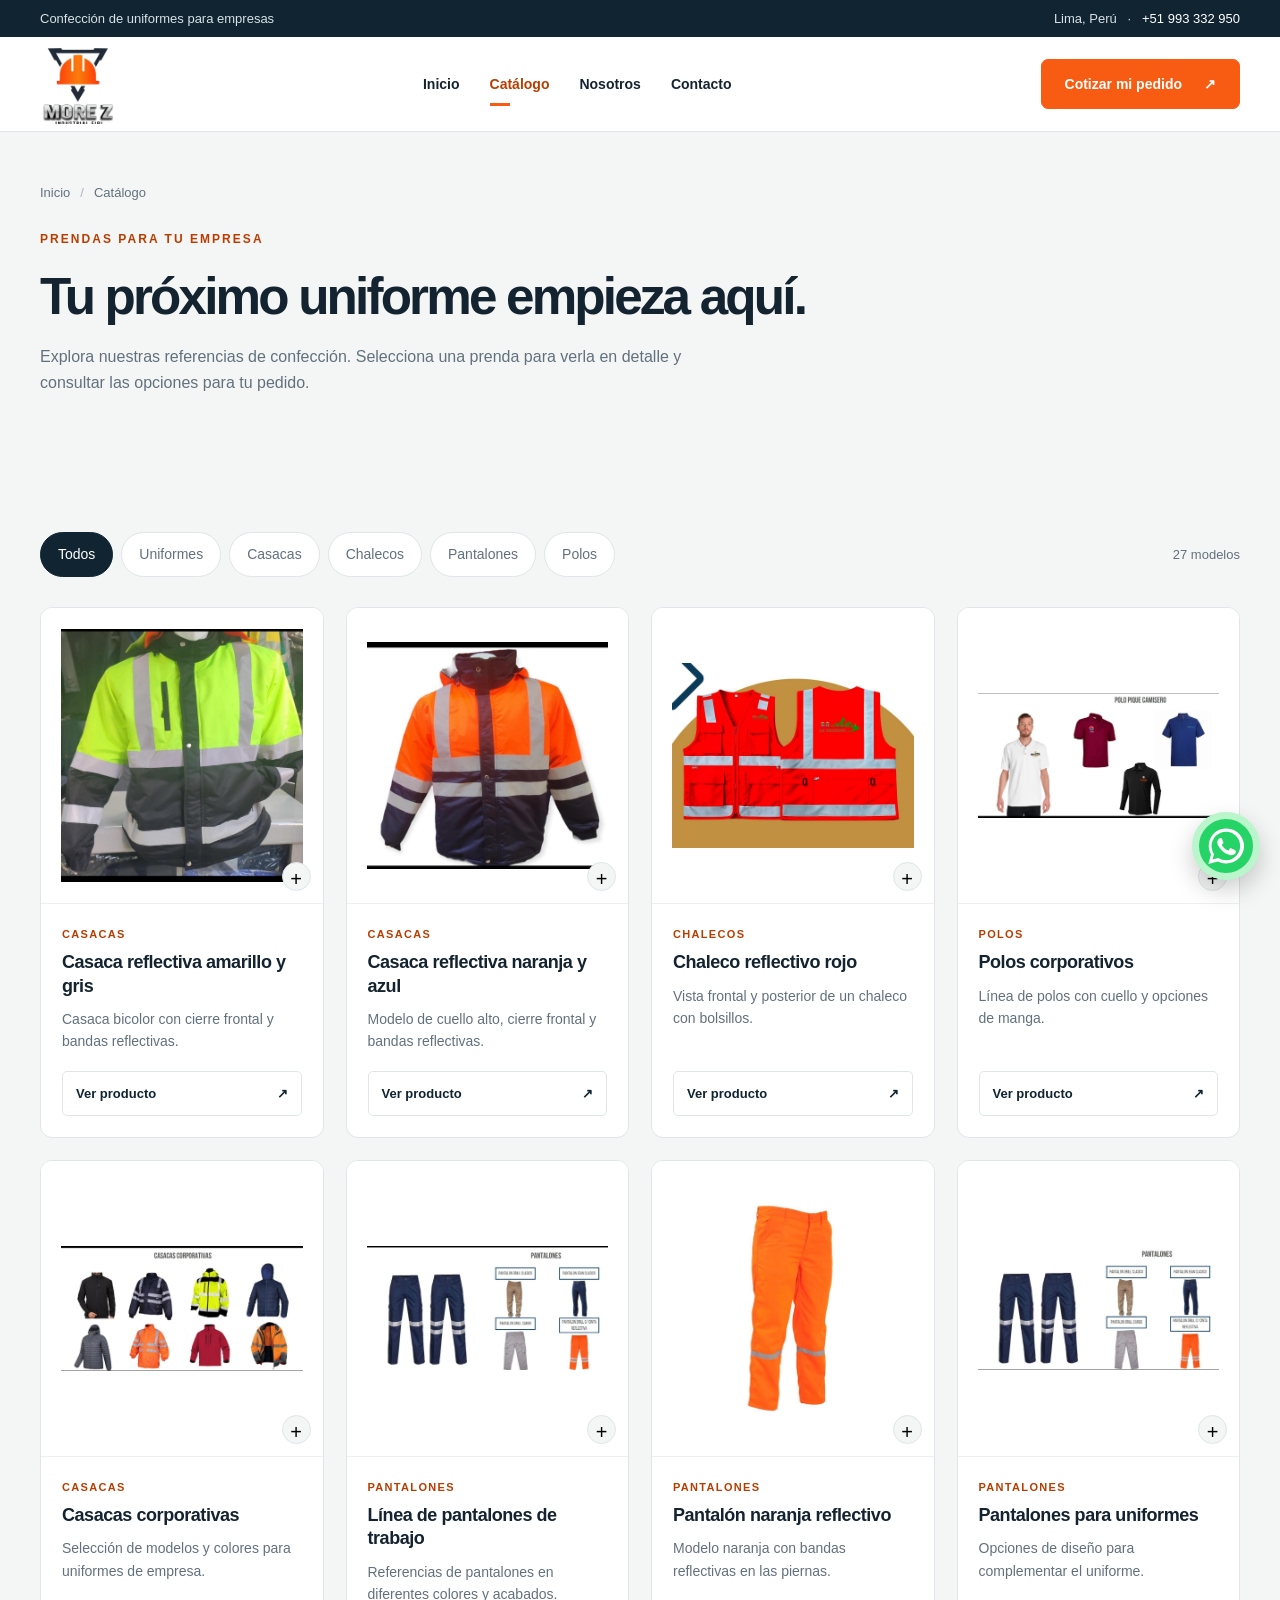
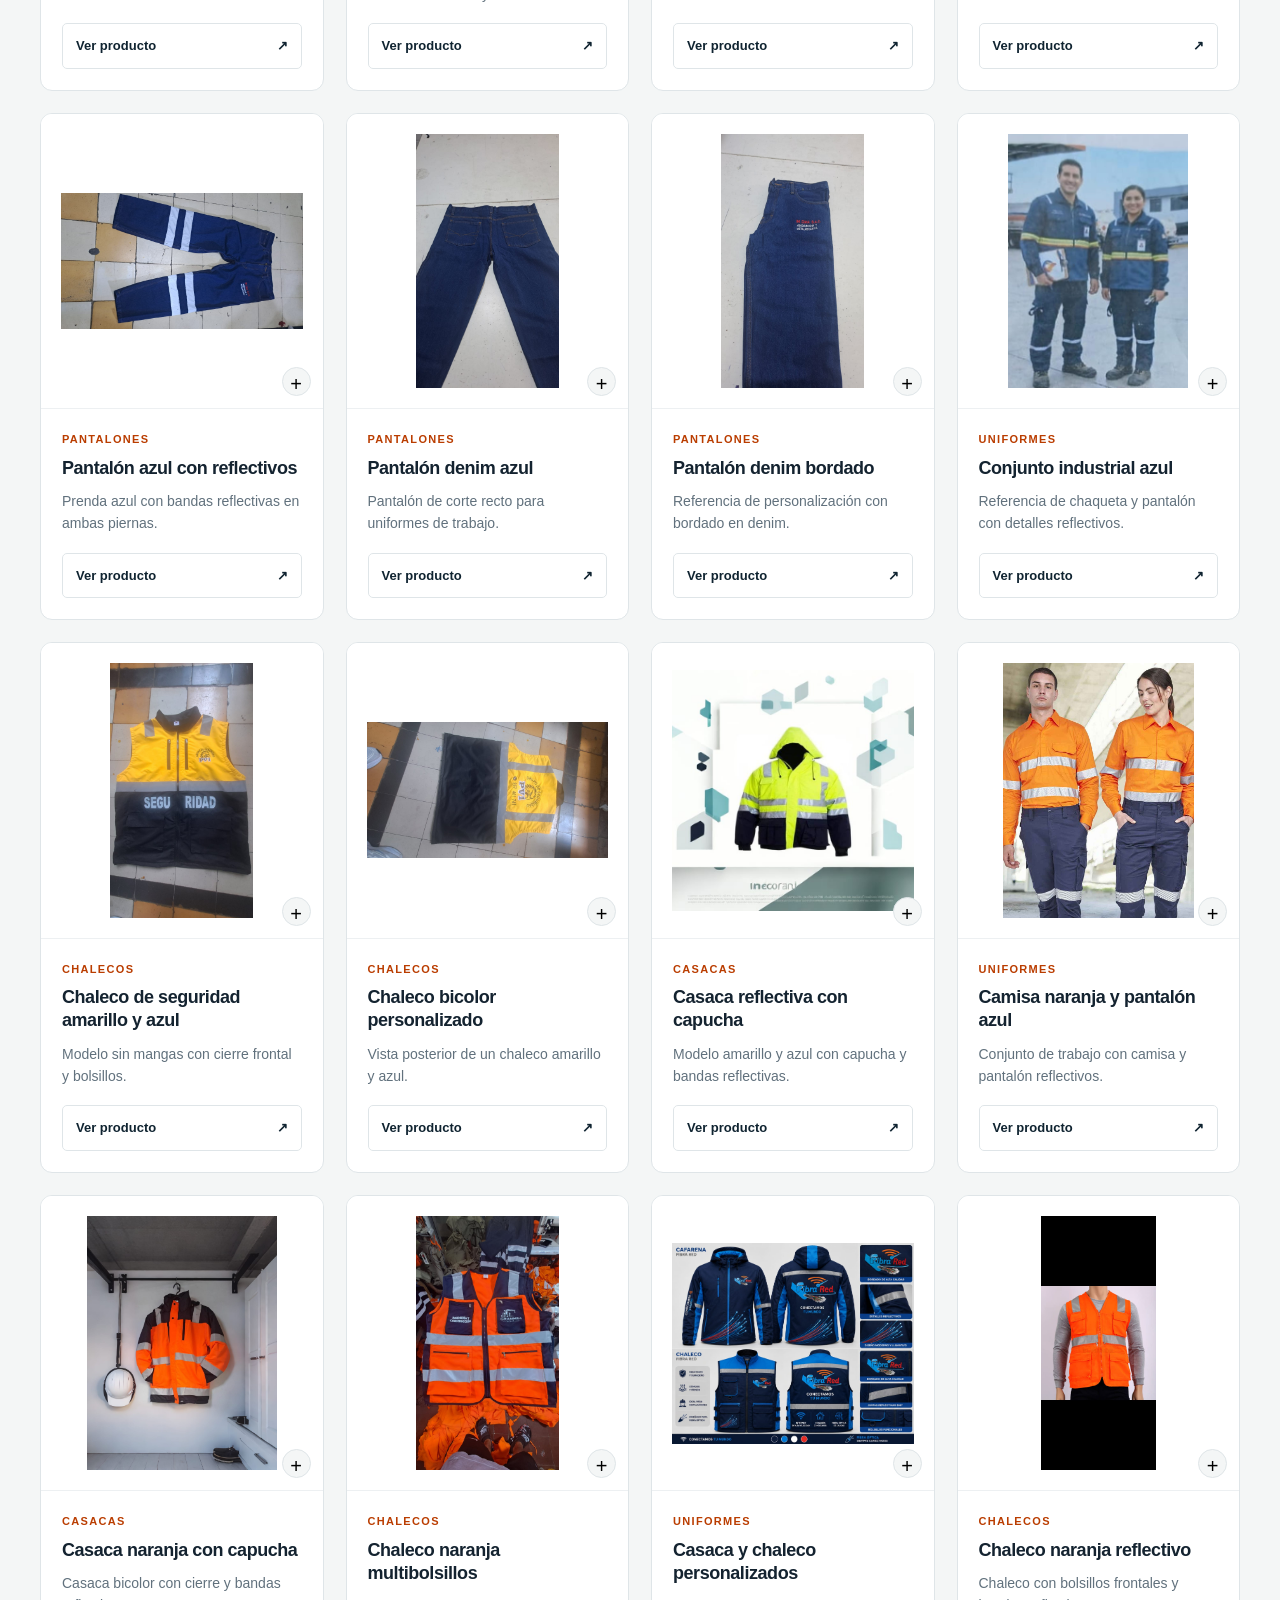
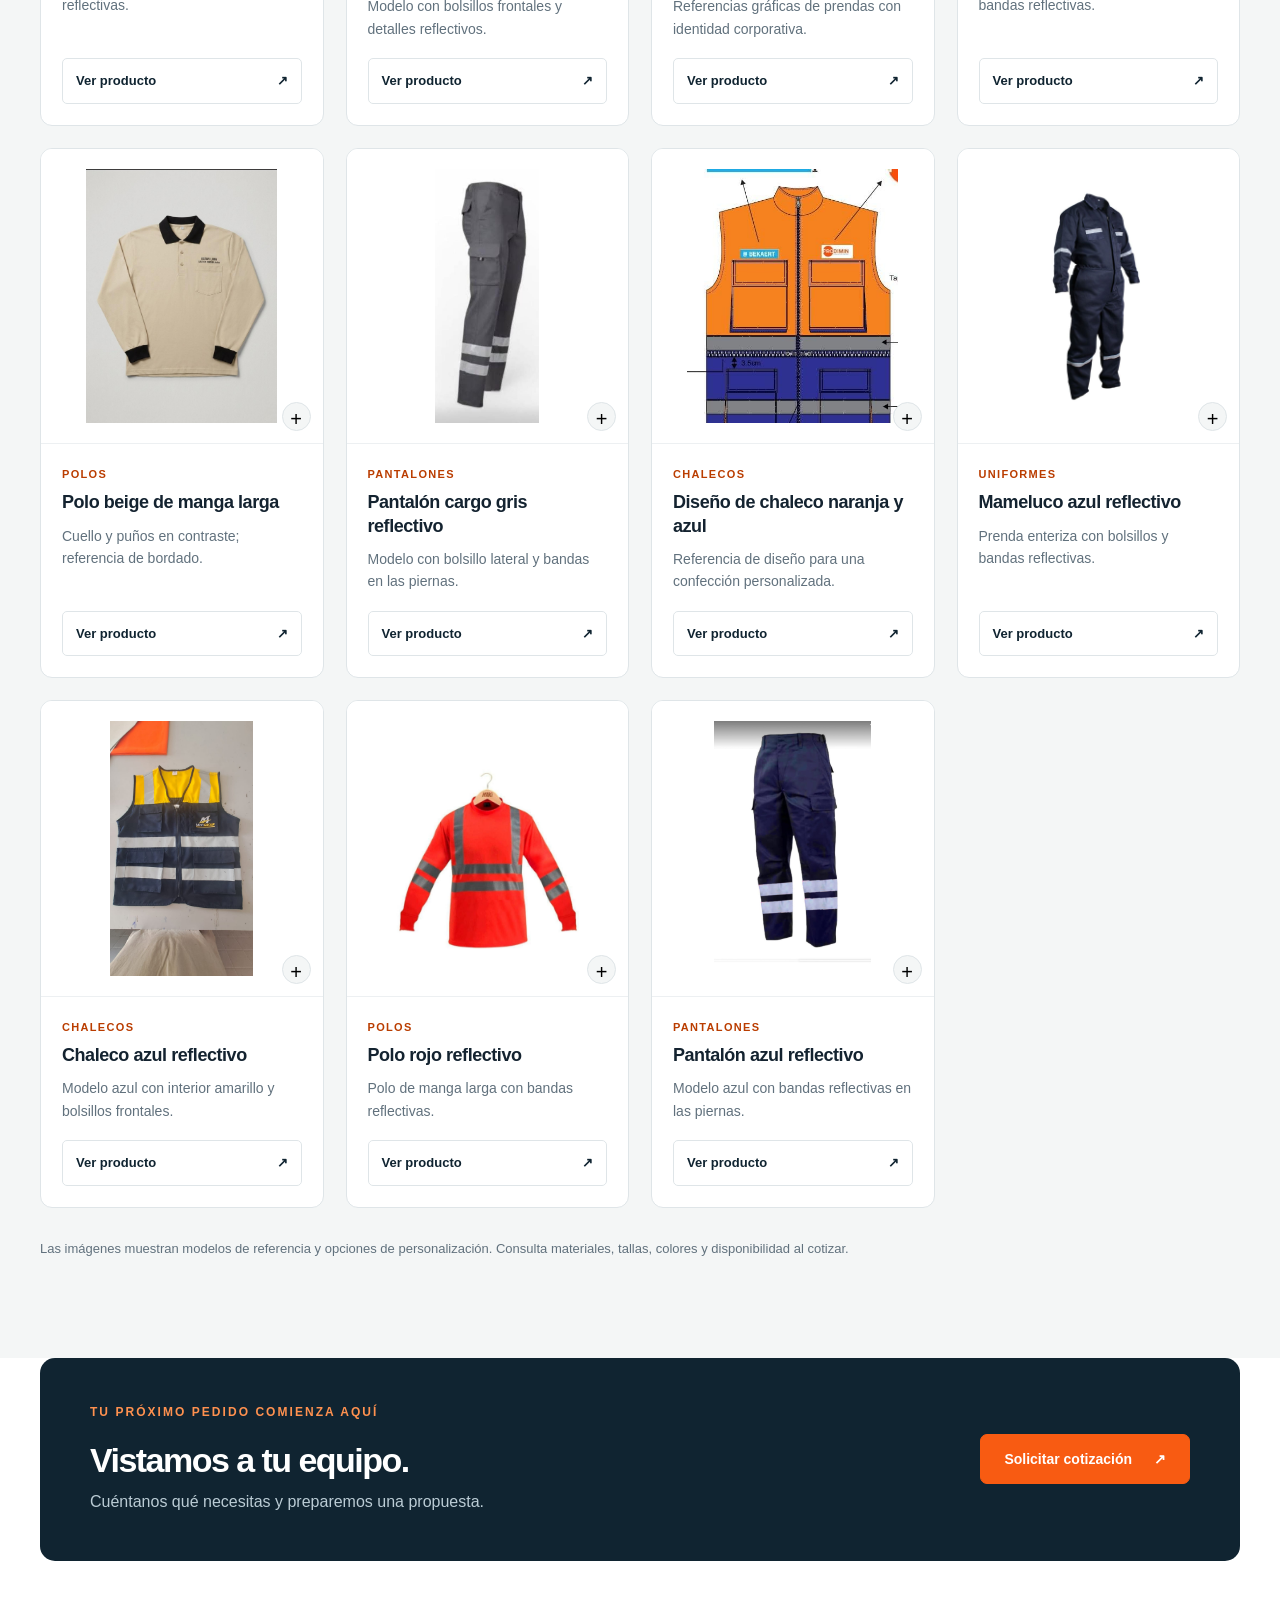
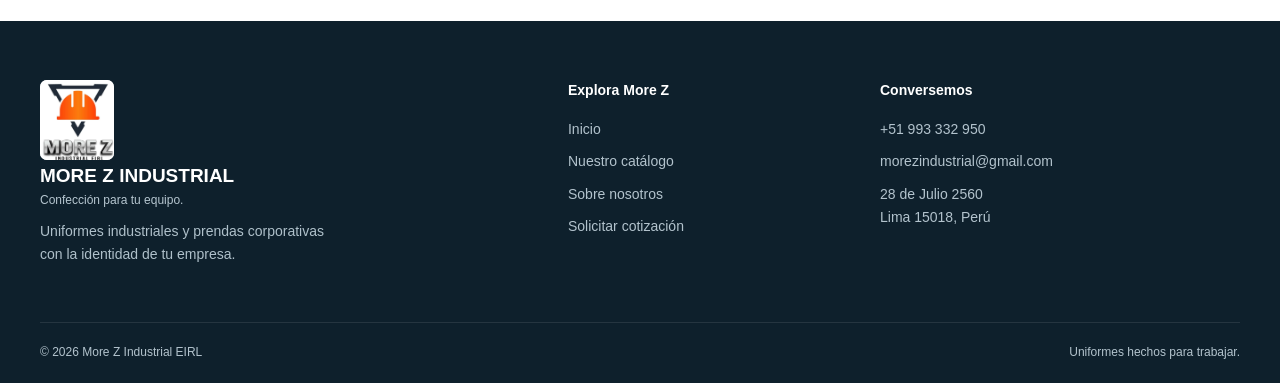
==== commit 657ab0de: "Fix More Z branding and add floating WhatsApp contact" ====
--- a/catalogo.html
+++ b/catalogo.html
@@ -4,18 +4,18 @@
 <meta charset="utf-8">
 <meta name="viewport" content="width=device-width, initial-scale=1">
 <meta name="theme-color" content="#102431">
-<title>Catálogo | Morez Industrial EIRL</title>
-<meta name="description" content="Explora los modelos de uniformes, casacas, chalecos, pantalones y polos de Morez Industrial.">
+<title>Catálogo | More Z Industrial EIRL</title>
+<meta name="description" content="Explora los modelos de uniformes, casacas, chalecos, pantalones y polos de More Z Industrial.">
 <link rel="icon" href="public/logo-morez.png">
-<link rel="stylesheet" href="site.css?v=20260928-2">
+<link rel="stylesheet" href="site.css?v=20260930-1">
 
-<script src="site.js?v=20260928-2" defer></script>
+<script src="site.js?v=20260930-1" defer></script>
 </head>
 <body>
 <a class="skip" href="#contenido">Saltar al contenido</a>
 <div class="topbar"><div class="container"><span>Confección de uniformes para empresas</span><span class="top-location">Lima, Perú &nbsp; · &nbsp; <a href="tel:+51993332950">+51 993 332 950</a></span></div></div>
 <header class="site-header"><div class="container header-inner">
-<a class="brand" href="index.html"><span class="logo-window"><img src="public/logo-morez.png" width="1080" height="1095" alt="Morez Industrial EIRL"></span><span class="brand-name">MOREZ INDUSTRIAL<small>Uniformes y ropa de trabajo</small></span></a>
+<a class="brand" href="index.html"><span class="logo-window"><img src="public/logo-morez.png" width="1080" height="1095" alt="More Z Industrial EIRL"></span></a>
 <nav class="nav-links" id="navegacion" aria-label="Navegación principal"><a href="index.html">Inicio</a><a href="catalogo.html" aria-current="page">Catálogo</a><a href="nosotros.html">Nosotros</a><a href="contacto.html">Contacto</a></nav>
 <a class="btn header-cta" href="contacto.html">Cotizar mi pedido <span aria-hidden="true">↗</span></a>
 <button class="menu" type="button" aria-label="Abrir menú" aria-controls="navegacion" aria-expanded="false">☰</button>
@@ -52,10 +52,12 @@
 <article class="product-card" data-category="pantalones"><button class="product-photo" type="button" data-product="27" aria-label="Ver Pantalón azul reflectivo"><img src="public/catalog/product-27.jpeg" alt="Pantalón azul reflectivo" loading="lazy" width="600" height="630"><span class="product-zoom" aria-hidden="true">+</span></button><div class="product-info"><span class="product-type">Pantalones</span><h3>Pantalón azul reflectivo</h3><p>Modelo azul con bandas reflectivas en las piernas.</p><button class="product-button" type="button" data-product="27">Ver producto <span aria-hidden="true">↗</span></button></div></article></div><p class="catalog-note">Las imágenes muestran modelos de referencia y opciones de personalización. Consulta materiales, tallas, colores y disponibilidad al cotizar.</p></div></section><section class="container"><div class="cta-panel"><div><span class="eyebrow">Tu próximo pedido comienza aquí</span><h2>Vistamos a tu equipo.</h2><p>Cuéntanos qué necesitas y preparemos una propuesta.</p></div><a class="btn" href="contacto.html">Solicitar cotización <span aria-hidden="true">↗</span></a></div></section>
 </main>
 <footer class="site-footer"><div class="container footer-grid">
-<div><a class="footer-brand" href="index.html"><span class="logo-window"><img src="public/logo-morez.png" width="1080" height="1095" alt="Morez Industrial EIRL"></span><span><strong>MOREZ INDUSTRIAL</strong><small>Confección para tu equipo.</small></span></a><p>Uniformes industriales y prendas corporativas con la identidad de tu empresa.</p></div>
-<div><h3>Explora Morez</h3><a href="index.html">Inicio</a><a href="catalogo.html">Nuestro catálogo</a><a href="nosotros.html">Sobre nosotros</a><a href="contacto.html">Solicitar cotización</a></div>
+<div><a class="footer-brand" href="index.html"><span class="logo-window"><img src="public/logo-morez.png" width="1080" height="1095" alt="More Z Industrial EIRL"></span><span><strong>MORE Z INDUSTRIAL</strong><small>Confección para tu equipo.</small></span></a><p>Uniformes industriales y prendas corporativas con la identidad de tu empresa.</p></div>
+<div><h3>Explora More Z</h3><a href="index.html">Inicio</a><a href="catalogo.html">Nuestro catálogo</a><a href="nosotros.html">Sobre nosotros</a><a href="contacto.html">Solicitar cotización</a></div>
 <div><h3>Conversemos</h3><a href="tel:+51993332950">+51 993 332 950</a><a href="mailto:morezindustrial@gmail.com">morezindustrial@gmail.com</a><a href="contacto.html#ubicacion">28 de Julio 2560<br>Lima 15018, Perú</a></div>
-</div><div class="container footer-bottom"><span>© 2026 Morez Industrial EIRL</span><span>Uniformes hechos para trabajar.</span></div></footer>
+</div><div class="container footer-bottom"><span>© 2026 More Z Industrial EIRL</span><span>Uniformes hechos para trabajar.</span></div></footer>
 <dialog class="modal" id="producto-modal" aria-labelledby="modal-title"><button class="modal-close" type="button" aria-label="Cerrar detalle">×</button><div class="modal-layout"><div class="modal-image"><img id="modal-img" alt=""></div><div class="modal-copy"><span class="eyebrow" id="modal-category"></span><h2 id="modal-title"></h2><p id="modal-description"></p><p>Consulta tallas, colores, cantidades y opciones de personalización para este modelo.</p><a class="btn" id="modal-quote" href="contacto.html">Cotizar este modelo <span aria-hidden="true">↗</span></a></div></div></dialog>
+  <script src="seo.js"></script>
+
 </body>
 </html>
--- a/site.css
+++ b/site.css
@@ -7,3 +7,52 @@
 .logo-window img{height:auto}
 @media(max-width:380px){.header-inner{gap:10px}.brand-name{font-size:14px}.brand-name small{font-size:8px}.brand .logo-window{width:48px;height:55px}.brand .logo-window img{width:85px;left:-17px;top:-14px}.hero-copy{padding:30px 22px}.hero h1{font-size:37px}.hero-actions{gap:18px}.product-grid{grid-template-columns:1fr}.product-photo{aspect-ratio:1.15}.footer-grid{grid-template-columns:1fr}.footer-grid>div:first-child{grid-column:auto}}
 @media(prefers-reduced-motion:reduce){html{scroll-behavior:auto}*,*:before,*:after{transition:none!important}}
+.whatsapp-float {
+  position: fixed;
+  right: 1.25rem;
+  bottom: 1.25rem;
+  z-index: 1000;
+  display: grid;
+  width: 4.25rem;
+  height: 4.25rem;
+  place-items: center;
+  padding: 0;
+  border: .45rem solid #baf5cb;
+  border-radius: 50%;
+  background: #25d366;
+  color: #fff;
+  box-shadow: 0 10px 24px rgba(0, 0, 0, .2);
+  text-decoration: none;
+  transition: transform .2s ease, background .2s ease;
+}
+
+.whatsapp-float:hover {
+  background: #1ebe5d;
+  color: #fff;
+  transform: translateY(-3px);
+}
+
+.whatsapp-float span {
+  display: grid;
+  width: 2.75rem;
+  height: 2.75rem;
+  place-items: center;
+}
+
+.whatsapp-float svg {
+  display: block;
+  width: 100%;
+  height: 100%;
+  fill: currentColor;
+}
+
+@media (max-width: 520px) {
+  .whatsapp-float {
+    right: .85rem;
+    bottom: .85rem;
+    width: 4rem;
+    height: 4rem;
+  }
+
+  .whatsapp-float b { display: none; }
+}
